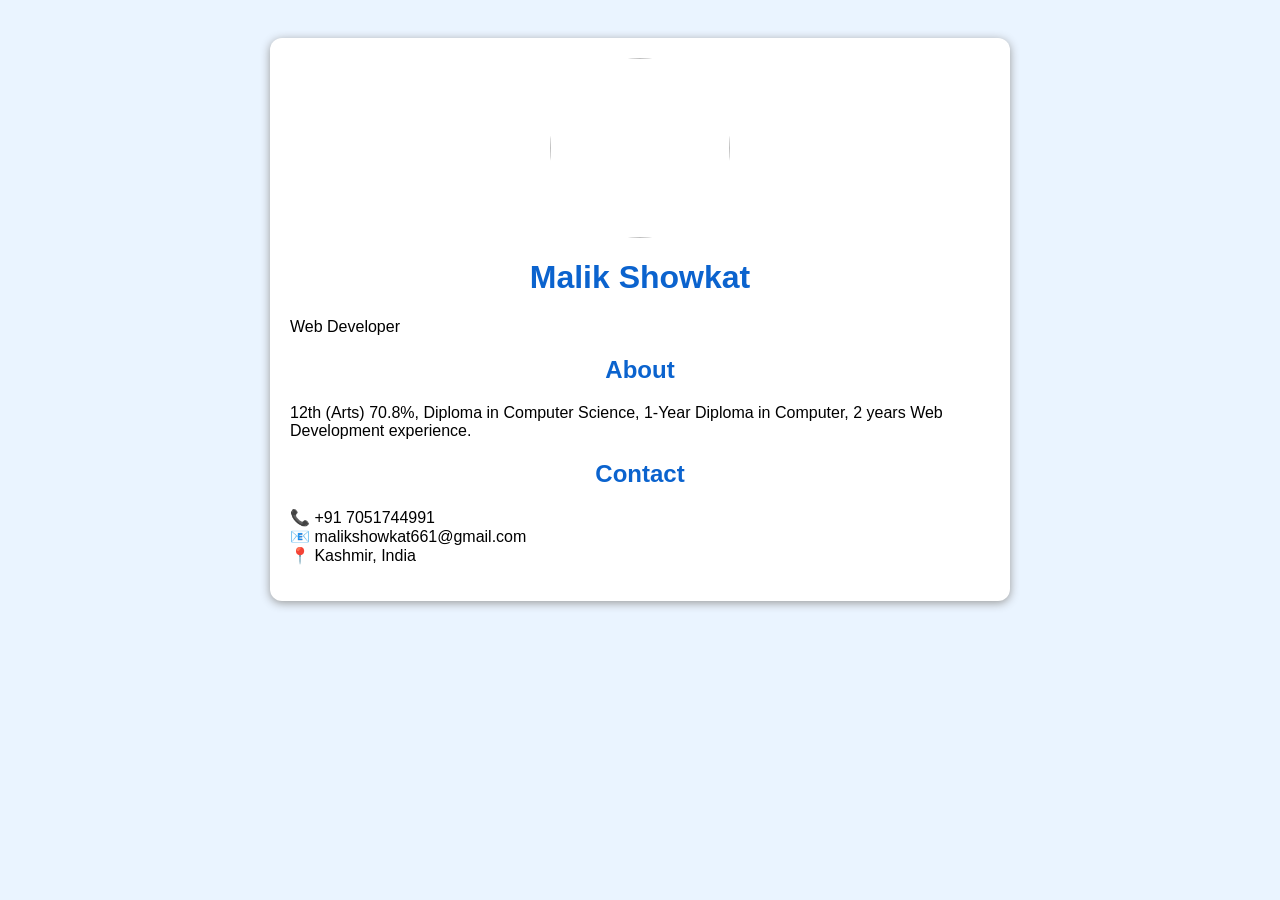
==== index.html @ 91929122 "Add files via upload" ====
<!DOCTYPE html><html><head><meta charset='UTF-8'><meta name='viewport' content='width=device-width,initial-scale=1'><title>Malik Showkat</title><link rel='stylesheet' href='style.css'></head><body><div class='card'><img src='profile.jpg'><h1>Malik Showkat</h1><p>Web Developer</p><h2>About</h2><p>12th (Arts) 70.8%, Diploma in Computer Science, 1-Year Diploma in Computer, 2 years Web Development experience.</p><h2>Contact</h2><p>📞 +91 7051744991<br>📧 malikshowkat661@gmail.com<br>📍 Kashmir, India</p></div></body></html>
---- style.css ----
body{font-family:Arial;background:#eaf4ff;display:flex;justify-content:center;padding:30px}.card{max-width:700px;background:#fff;padding:20px;border-radius:12px;box-shadow:0 2px 10px #999}img{width:180px;height:180px;border-radius:50%;object-fit:cover;display:block;margin:auto}h1,h2{text-align:center;color:#0b63ce}
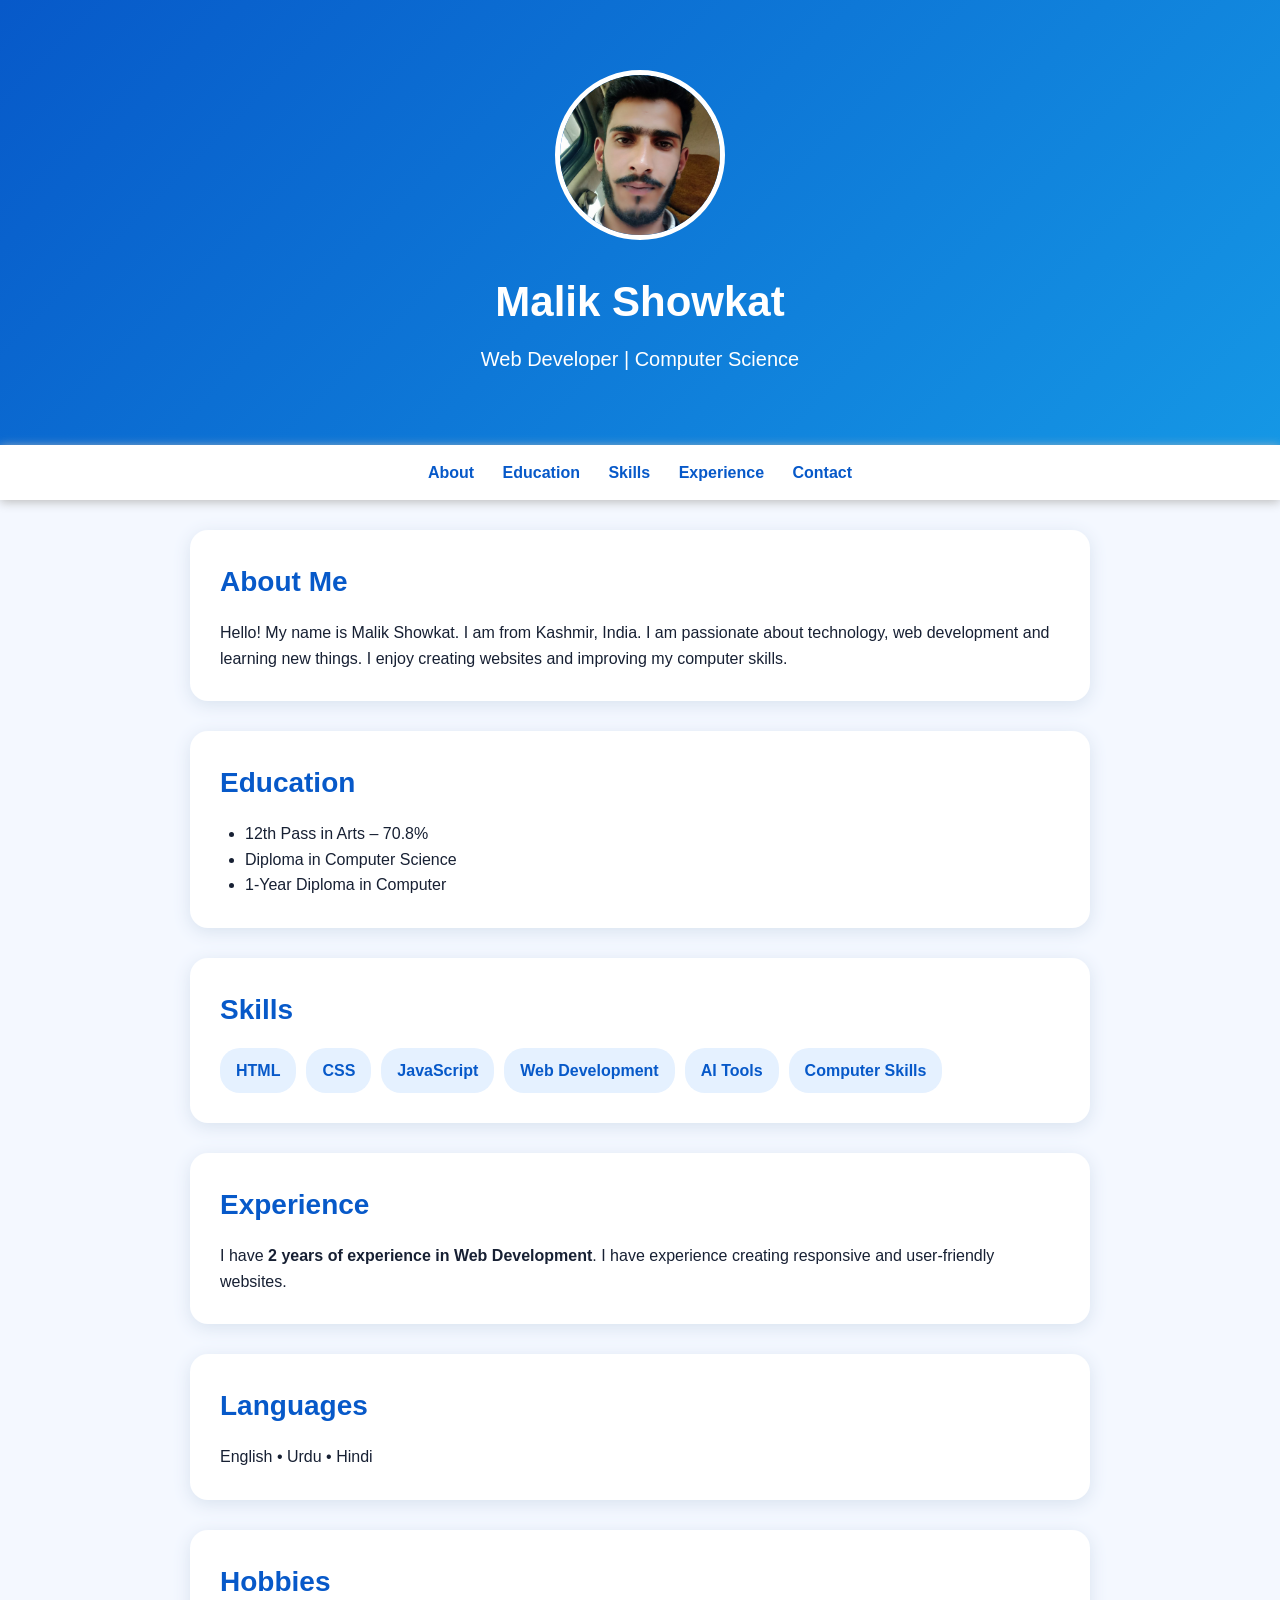
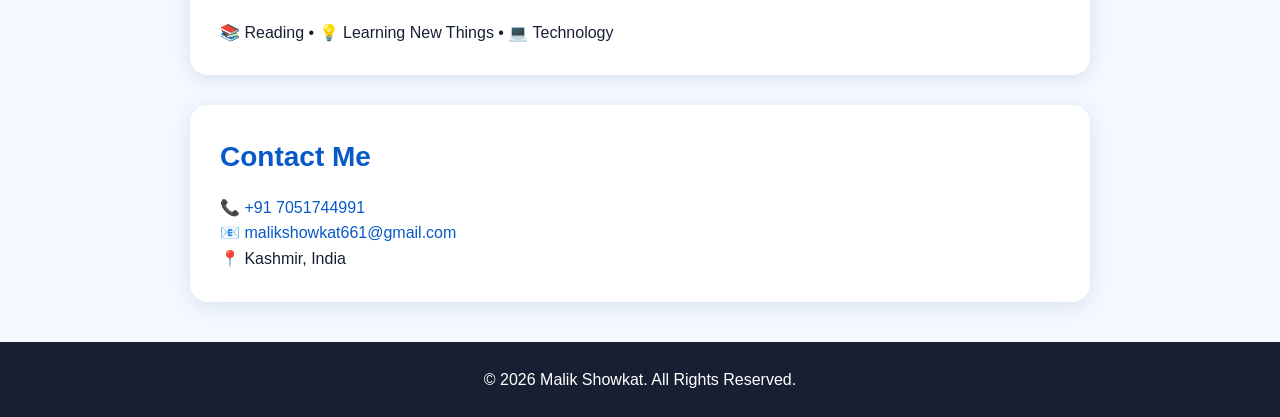
==== commit 22c844c7: "Revamp index.html for personal portfolio Updated the HTML structure and styling for a personal portf" ====
--- a/index.html
+++ b/index.html
@@ -1 +1,170 @@
-<!DOCTYPE html><html><head><meta charset='UTF-8'><meta name='viewport' content='width=device-width,initial-scale=1'><title>Malik Showkat</title><link rel='stylesheet' href='style.css'></head><body><div class='card'><img src='profile.jpg'><h1>Malik Showkat</h1><p>Web Developer</p><h2>About</h2><p>12th (Arts) 70.8%, Diploma in Computer Science, 1-Year Diploma in Computer, 2 years Web Development experience.</p><h2>Contact</h2><p>📞 +91 7051744991<br>📧 malikshowkat661@gmail.com<br>📍 Kashmir, India</p></div></body></html>+<!DOCTYPE html>
+<html lang="en">
+<head>
+<meta charset="UTF-8">
+<meta name="viewport" content="width=device-width, initial-scale=1.0">
+<title>Malik Showkat | Web Developer</title>
+
+<style>
+*{box-sizing:border-box;margin:0;padding:0}
+body{
+font-family:Arial,sans-serif;
+background:#f4f8ff;
+color:#172033;
+line-height:1.6;
+}
+header{
+background:linear-gradient(135deg,#0759c9,#1597e5);
+color:white;
+padding:70px 20px;
+text-align:center;
+}
+.profile{
+width:170px;
+height:170px;
+border-radius:50%;
+object-fit:cover;
+border:5px solid white;
+margin-bottom:20px;
+}
+header h1{font-size:42px;margin-bottom:8px}
+header p{font-size:20px}
+nav{
+background:white;
+padding:15px;
+text-align:center;
+position:sticky;
+top:0;
+box-shadow:0 2px 10px #bbb;
+z-index:10;
+}
+nav a{
+color:#0759c9;
+text-decoration:none;
+margin:0 12px;
+font-weight:bold;
+}
+section{
+max-width:900px;
+margin:30px auto;
+padding:30px;
+background:white;
+border-radius:18px;
+box-shadow:0 4px 18px #d8e2ef;
+}
+h2{
+color:#0759c9;
+margin-bottom:15px;
+font-size:28px;
+}
+ul{padding-left:25px}
+.skills{
+display:flex;
+flex-wrap:wrap;
+gap:10px;
+}
+.skill{
+background:#e5f1ff;
+color:#0759c9;
+padding:10px 16px;
+border-radius:20px;
+font-weight:bold;
+}
+.contact a{
+color:#0759c9;
+text-decoration:none;
+}
+footer{
+text-align:center;
+background:#172033;
+color:white;
+padding:25px;
+margin-top:40px;
+}
+@media(max-width:600px){
+header h1{font-size:32px}
+header p{font-size:17px}
+nav a{display:inline-block;margin:5px}
+section{margin:18px 12px;padding:22px}
+}
+</style>
+</head>
+
+<body>
+
+<header>
+<img src="IMG-20260804-WA0002.jpg" alt="Malik Showkat" class="profile">
+
+<h1>Malik Showkat</h1>
+<p>Web Developer | Computer Science</p>
+</header>
+
+<nav>
+<a href="#about">About</a>
+<a href="#education">Education</a>
+<a href="#skills">Skills</a>
+<a href="#experience">Experience</a>
+<a href="#contact">Contact</a>
+</nav>
+
+<section id="about">
+<h2>About Me</h2>
+<p>
+Hello! My name is Malik Showkat. I am from Kashmir, India.
+I am passionate about technology, web development and learning new things.
+I enjoy creating websites and improving my computer skills.
+</p>
+</section>
+
+<section id="education">
+<h2>Education</h2>
+<ul>
+<li>12th Pass in Arts – 70.8%</li>
+<li>Diploma in Computer Science</li>
+<li>1-Year Diploma in Computer</li>
+</ul>
+</section>
+
+<section id="skills">
+<h2>Skills</h2>
+<div class="skills">
+<span class="skill">HTML</span>
+<span class="skill">CSS</span>
+<span class="skill">JavaScript</span>
+<span class="skill">Web Development</span>
+<span class="skill">AI Tools</span>
+<span class="skill">Computer Skills</span>
+</div>
+</section>
+
+<section id="experience">
+<h2>Experience</h2>
+<p>
+I have <strong>2 years of experience in Web Development</strong>.
+I have experience creating responsive and user-friendly websites.
+</p>
+</section>
+
+<section>
+<h2>Languages</h2>
+<p>English • Urdu • Hindi</p>
+</section>
+
+<section>
+<h2>Hobbies</h2>
+<p>📚 Reading • 💡 Learning New Things • 💻 Technology</p>
+</section>
+
+<section id="contact" class="contact">
+<h2>Contact Me</h2>
+<p>📞 <a href="tel:+917051744991">+91 7051744991</a></p>
+<p>📧 <a href="mailto:malikshowkat661@gmail.com">malikshowkat661@gmail.com</a></p>
+<p>📍 Kashmir, India</p>
+</section>
+
+<footer>
+<p>© 2026 Malik Showkat. All Rights Reserved.</p>
+</footer>
+
+</body>
+</html>
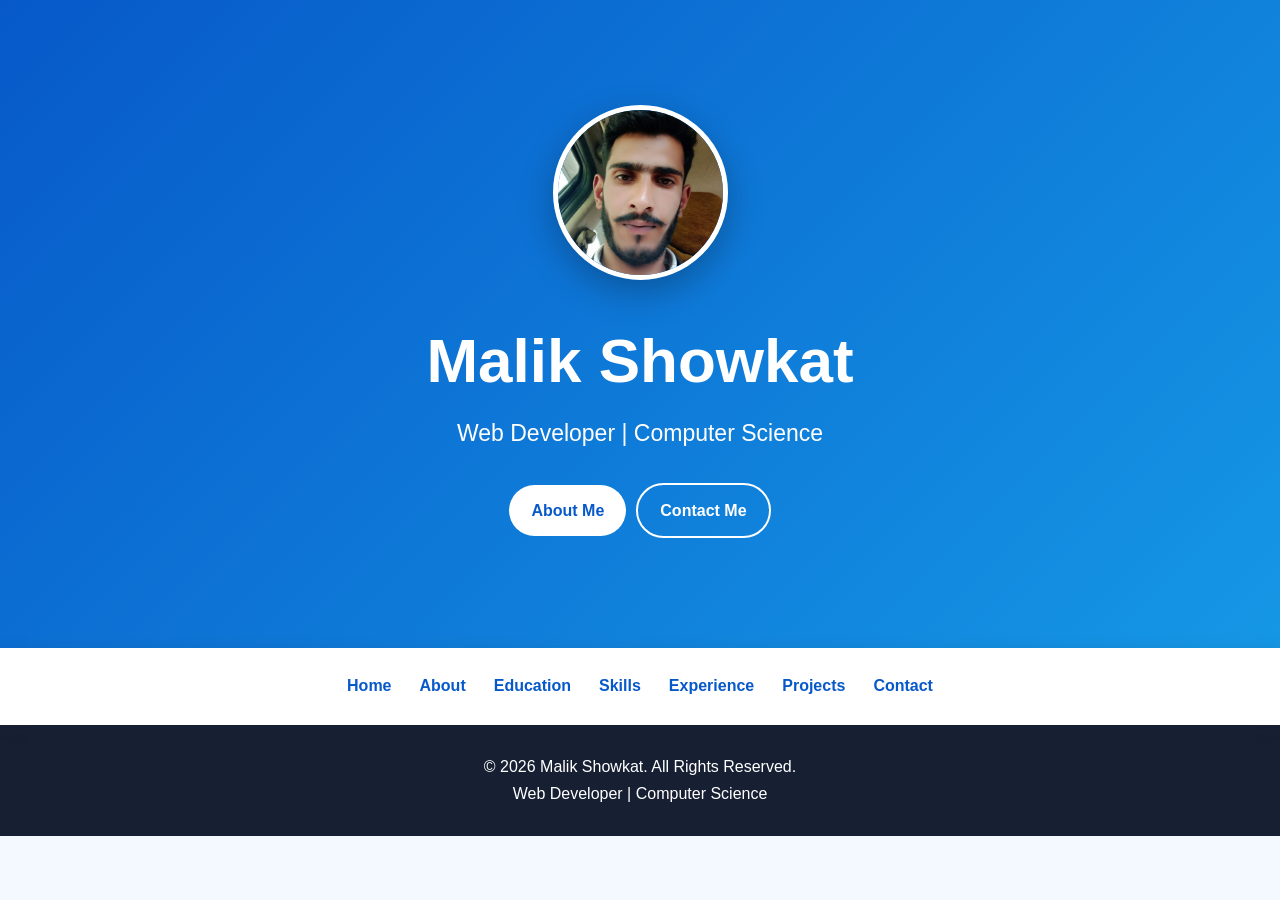
==== commit 84380466: "Add files via upload" ====
--- a/index.html
+++ b/index.html
@@ -1,170 +1 @@
-<!DOCTYPE html>
-<html lang="en">
-<head>
-<meta charset="UTF-8">
-<meta name="viewport" content="width=device-width, initial-scale=1.0">
-<title>Malik Showkat | Web Developer</title>
-
-<style>
-*{box-sizing:border-box;margin:0;padding:0}
-body{
-font-family:Arial,sans-serif;
-background:#f4f8ff;
-color:#172033;
-line-height:1.6;
-}
-header{
-background:linear-gradient(135deg,#0759c9,#1597e5);
-color:white;
-padding:70px 20px;
-text-align:center;
-}
-.profile{
-width:170px;
-height:170px;
-border-radius:50%;
-object-fit:cover;
-border:5px solid white;
-margin-bottom:20px;
-}
-header h1{font-size:42px;margin-bottom:8px}
-header p{font-size:20px}
-nav{
-background:white;
-padding:15px;
-text-align:center;
-position:sticky;
-top:0;
-box-shadow:0 2px 10px #bbb;
-z-index:10;
-}
-nav a{
-color:#0759c9;
-text-decoration:none;
-margin:0 12px;
-font-weight:bold;
-}
-section{
-max-width:900px;
-margin:30px auto;
-padding:30px;
-background:white;
-border-radius:18px;
-box-shadow:0 4px 18px #d8e2ef;
-}
-h2{
-color:#0759c9;
-margin-bottom:15px;
-font-size:28px;
-}
-ul{padding-left:25px}
-.skills{
-display:flex;
-flex-wrap:wrap;
-gap:10px;
-}
-.skill{
-background:#e5f1ff;
-color:#0759c9;
-padding:10px 16px;
-border-radius:20px;
-font-weight:bold;
-}
-.contact a{
-color:#0759c9;
-text-decoration:none;
-}
-footer{
-text-align:center;
-background:#172033;
-color:white;
-padding:25px;
-margin-top:40px;
-}
-@media(max-width:600px){
-header h1{font-size:32px}
-header p{font-size:17px}
-nav a{display:inline-block;margin:5px}
-section{margin:18px 12px;padding:22px}
-}
-</style>
-</head>
-
-<body>
-
-<header>
-<img src="IMG-20260804-WA0002.jpg" alt="Malik Showkat" class="profile">
-
-<h1>Malik Showkat</h1>
-<p>Web Developer | Computer Science</p>
-</header>
-
-<nav>
-<a href="#about">About</a>
-<a href="#education">Education</a>
-<a href="#skills">Skills</a>
-<a href="#experience">Experience</a>
-<a href="#contact">Contact</a>
-</nav>
-
-<section id="about">
-<h2>About Me</h2>
-<p>
-Hello! My name is Malik Showkat. I am from Kashmir, India.
-I am passionate about technology, web development and learning new things.
-I enjoy creating websites and improving my computer skills.
-</p>
-</section>
-
-<section id="education">
-<h2>Education</h2>
-<ul>
-<li>12th Pass in Arts – 70.8%</li>
-<li>Diploma in Computer Science</li>
-<li>1-Year Diploma in Computer</li>
-</ul>
-</section>
-
-<section id="skills">
-<h2>Skills</h2>
-<div class="skills">
-<span class="skill">HTML</span>
-<span class="skill">CSS</span>
-<span class="skill">JavaScript</span>
-<span class="skill">Web Development</span>
-<span class="skill">AI Tools</span>
-<span class="skill">Computer Skills</span>
-</div>
-</section>
-
-<section id="experience">
-<h2>Experience</h2>
-<p>
-I have <strong>2 years of experience in Web Development</strong>.
-I have experience creating responsive and user-friendly websites.
-</p>
-</section>
-
-<section>
-<h2>Languages</h2>
-<p>English • Urdu • Hindi</p>
-</section>
-
-<section>
-<h2>Hobbies</h2>
-<p>📚 Reading • 💡 Learning New Things • 💻 Technology</p>
-</section>
-
-<section id="contact" class="contact">
-<h2>Contact Me</h2>
-<p>📞 <a href="tel:+917051744991">+91 7051744991</a></p>
-<p>📧 <a href="mailto:malikshowkat661@gmail.com">malikshowkat661@gmail.com</a></p>
-<p>📍 Kashmir, India</p>
-</section>
-
-<footer>
-<p>© 2026 Malik Showkat. All Rights Reserved.</p>
-</footer>
-
-</body>
-</html>
+<!DOCTYPE html><html lang="en"><head><meta charset="UTF-8"><!-- KEEP your exact Google Search Console verification meta tag here. Do not remove it. --><meta name="description" content="Official portfolio website of Malik Showkat, Web Developer and Computer Science professional from Kashmir, India."><title>Malik Showkat | Web Developer</title><meta name="viewport" content="width=device-width, initial-scale=1.0"><link rel="stylesheet" href="style.css"></head><body><header class="hero"><div class="hero-content"><img src="IMG-20260804-WA0002.jpg" alt="Malik Showkat" class="profile"><h1>Malik Showkat</h1><p>Web Developer | Computer Science</p><div class="buttons"><a class="btn primary" href="about.html">About Me</a><a class="btn secondary" href="contact.html">Contact Me</a></div></div></header><nav><a href="index.html">Home</a><a href="about.html">About</a><a href="education.html">Education</a><a href="skills.html">Skills</a><a href="experience.html">Experience</a><a href="projects.html">Projects</a><a href="contact.html">Contact</a></nav><footer><p>© 2026 Malik Showkat. All Rights Reserved.</p><p>Web Developer | Computer Science</p></footer></body></html>
--- a/style.css
+++ b/style.css
@@ -0,0 +1 @@
+*{box-sizing:border-box;margin:0;padding:0}html{scroll-behavior:smooth}body{font-family:Arial,sans-serif;background:#f4f8ff;color:#172033;line-height:1.7}a{color:inherit}header.hero{min-height:72vh;display:flex;align-items:center;justify-content:center;text-align:center;padding:70px 20px;color:#fff;background:linear-gradient(135deg,#0759c9,#1597e5,#19b5fe);background-size:200% 200%;animation:gradient 8s ease infinite;overflow:hidden}.hero-content{animation:up .8s ease}.profile{width:175px;height:175px;border-radius:50%;object-fit:cover;border:5px solid white;box-shadow:0 12px 35px #0004;margin-bottom:20px}.hero h1{font-size:clamp(38px,7vw,62px)}.hero p{font-size:clamp(18px,3vw,23px)}.buttons{margin-top:25px}.btn{display:inline-block;padding:12px 22px;border-radius:30px;text-decoration:none;font-weight:bold;margin:5px;transition:.3s}.primary{background:#fff;color:#0759c9}.secondary{border:2px solid #fff;color:#fff}.btn:hover{transform:translateY(-4px)}nav{position:sticky;top:0;z-index:10;background:#fff;text-align:center;padding:14px;box-shadow:0 3px 16px #17203322}nav a{display:inline-block;color:#0759c9;text-decoration:none;margin:4px 8px;font-weight:bold;padding:6px;border-bottom:2px solid transparent;transition:.25s}nav a:hover,nav a.active{border-bottom-color:#1597e5}.container{max-width:1050px;margin:auto;padding:25px 16px 55px}.page-title{text-align:center;padding:40px 10px 10px;animation:up .7s ease}.page-title h1{color:#0759c9;font-size:clamp(32px,6vw,48px)}.page-title p{color:#5a6577}.card{background:#fff;border-radius:20px;padding:30px;margin:22px 0;box-shadow:0 8px 28px #d8e2ef;animation:up .7s ease;transition:.3s}.card:hover{transform:translateY(-6px)}h2{color:#0759c9;margin-bottom:14px;font-size:30px}h3{color:#0759c9}.grid{display:grid;grid-template-columns:repeat(2,1fr);gap:20px}.skills{display:flex;flex-wrap:wrap;gap:12px}.skill{background:#e5f1ff;color:#0759c9;padding:11px 17px;border-radius:22px;font-weight:bold;transition:.3s}.skill:hover{transform:scale(1.07)}.timeline{border-left:4px solid #1597e5;padding-left:22px}.timeline-item{margin-bottom:25px}.contact-list{display:grid;gap:13px}.contact-item{padding:16px;background:#f4f8ff;border-radius:12px;text-decoration:none;color:#0759c9;font-weight:bold}footer{background:#172033;color:white;text-align:center;padding:28px 16px}@keyframes up{from{opacity:0;transform:translateY(25px)}to{opacity:1;transform:translateY(0)}}@keyframes gradient{0%,100%{background-position:0 50%}50%{background-position:100% 50%}}@media(max-width:700px){nav a{font-size:14px;margin:3px 4px}.grid{grid-template-columns:1fr}.card{padding:22px}.profile{width:145px;height:145px}}
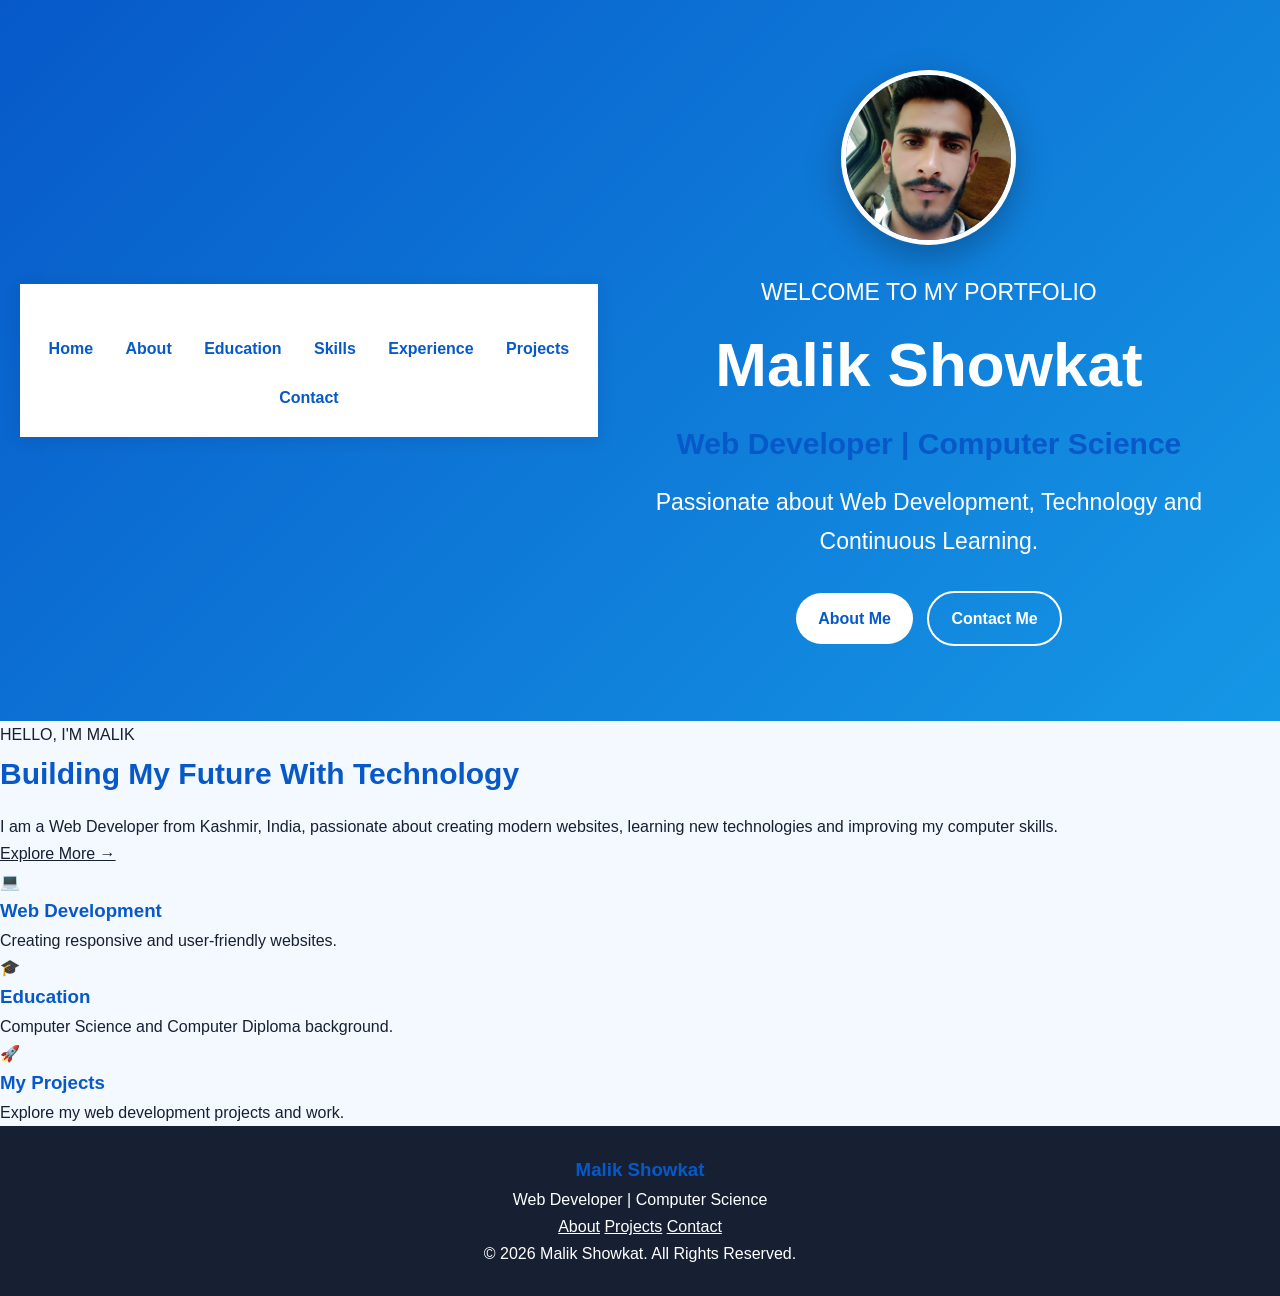
==== commit 13c196a7: "Update portfolio website" ====
--- a/index.html
+++ b/index.html
@@ -1 +1,113 @@
-<!DOCTYPE html><html lang="en"><head><meta charset="UTF-8"><!-- KEEP your exact Google Search Console verification meta tag here. Do not remove it. --><meta name="description" content="Official portfolio website of Malik Showkat, Web Developer and Computer Science professional from Kashmir, India."><title>Malik Showkat | Web Developer</title><meta name="viewport" content="width=device-width, initial-scale=1.0"><link rel="stylesheet" href="style.css"></head><body><header class="hero"><div class="hero-content"><img src="IMG-20260804-WA0002.jpg" alt="Malik Showkat" class="profile"><h1>Malik Showkat</h1><p>Web Developer | Computer Science</p><div class="buttons"><a class="btn primary" href="about.html">About Me</a><a class="btn secondary" href="contact.html">Contact Me</a></div></div></header><nav><a href="index.html">Home</a><a href="about.html">About</a><a href="education.html">Education</a><a href="skills.html">Skills</a><a href="experience.html">Experience</a><a href="projects.html">Projects</a><a href="contact.html">Contact</a></nav><footer><p>© 2026 Malik Showkat. All Rights Reserved.</p><p>Web Developer | Computer Science</p></footer></body></html>+<!DOCTYPE html>
+<html lang="en">
+<head>
+<meta charset="UTF-8">
+<meta name="viewport" content="width=device-width, initial-scale=1.0">
+<meta name="description" content="Official portfolio website of Malik Showkat - Web Developer and Computer Science professional.">
+<title>Malik Showkat | Web Developer</title>
+<link rel="stylesheet" href="style.css">
+</head>
+
+<body>
+
+<header class="hero">
+
+<nav class="navbar">
+    <div class="logo">Malik Showkat</div>
+
+    <div class="nav-links">
+        <a href="index.html">Home</a>
+        <a href="about.html">About</a>
+        <a href="education.html">Education</a>
+        <a href="skills.html">Skills</a>
+        <a href="experience.html">Experience</a>
+        <a href="projects.html">Projects</a>
+        <a href="contact.html">Contact</a>
+    </div>
+</nav>
+
+<div class="hero-content">
+
+    <img src="IMG-20260804-WA0002.jpg"
+         alt="Malik Showkat"
+         class="profile">
+
+    <p class="welcome">WELCOME TO MY PORTFOLIO</p>
+
+    <h1>Malik Showkat</h1>
+
+    <h2>Web Developer <span>|</span> Computer Science</h2>
+
+    <p class="hero-text">
+        Passionate about Web Development, Technology and Continuous Learning.
+    </p>
+
+    <div class="buttons">
+        <a href="about.html" class="btn primary">About Me</a>
+        <a href="contact.html" class="btn secondary">Contact Me</a>
+    </div>
+
+</div>
+</header>
+
+
+<section class="intro">
+
+    <p class="small-title">HELLO, I'M MALIK</p>
+
+    <h2>Building My Future With <span>Technology</span></h2>
+
+    <p>
+        I am a Web Developer from Kashmir, India, passionate about
+        creating modern websites, learning new technologies and
+        improving my computer skills.
+    </p>
+
+    <a href="about.html" class="learn-btn">Explore More →</a>
+
+</section>
+
+
+<section class="quick-section">
+
+    <div class="quick-card">
+        <div class="icon">💻</div>
+        <h3>Web Development</h3>
+        <p>Creating responsive and user-friendly websites.</p>
+    </div>
+
+    <div class="quick-card">
+        <div class="icon">🎓</div>
+        <h3>Education</h3>
+        <p>Computer Science and Computer Diploma background.</p>
+    </div>
+
+    <div class="quick-card">
+        <div class="icon">🚀</div>
+        <h3>My Projects</h3>
+        <p>Explore my web development projects and work.</p>
+    </div>
+
+</section>
+
+
+<footer>
+
+    <h3>Malik Showkat</h3>
+
+    <p>Web Developer | Computer Science</p>
+
+    <div class="footer-links">
+        <a href="about.html">About</a>
+        <a href="projects.html">Projects</a>
+        <a href="contact.html">Contact</a>
+    </div>
+
+    <p class="copyright">
+        © 2026 Malik Showkat. All Rights Reserved.
+    </p>
+
+</footer>
+
+</body>
+  </html>
